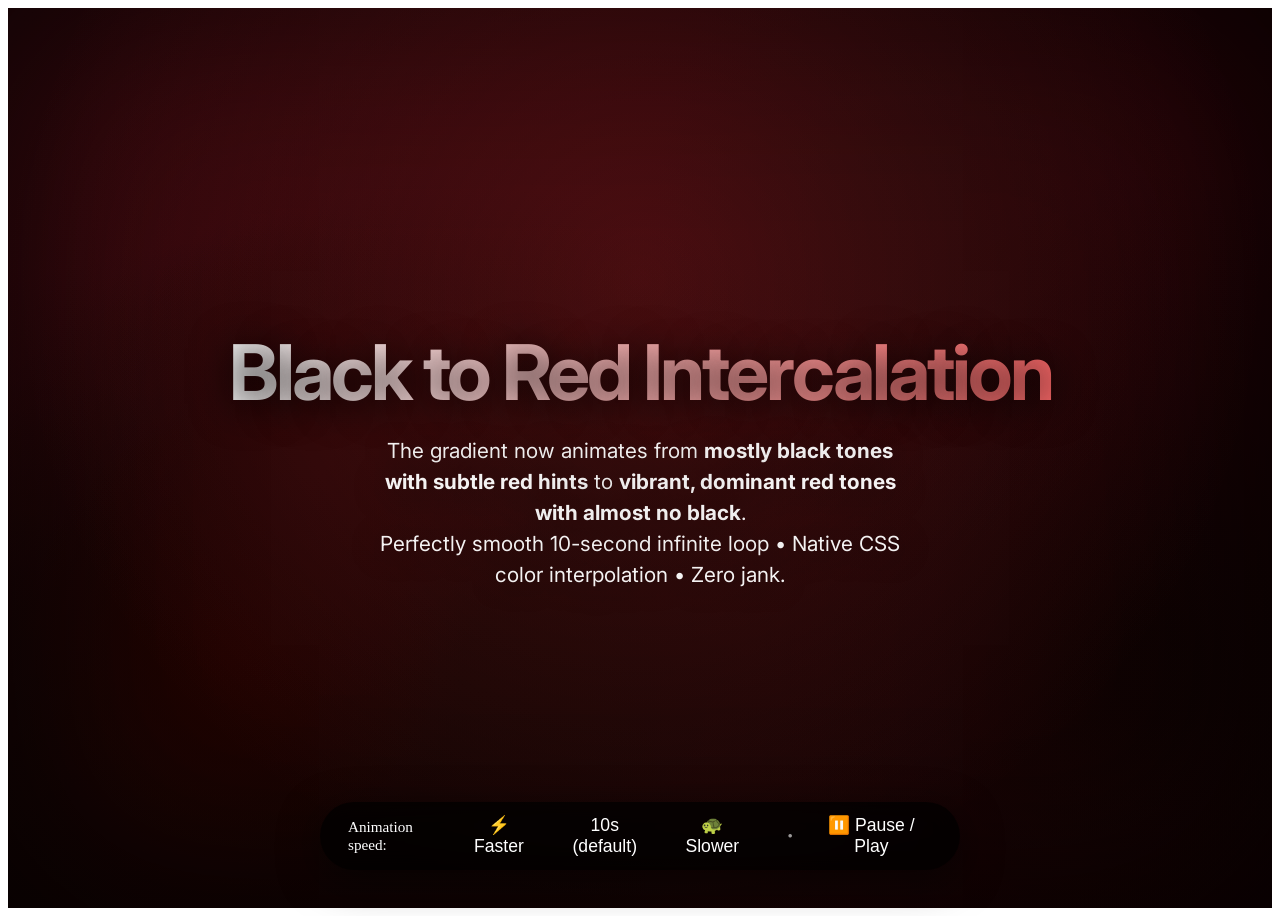
==== test.html @ 333ad884 "1st Up" ====
<!DOCTYPE html>
<html lang="en">
<head>
    <meta charset="UTF-8">
    <meta name="viewport" content="width=device-width, initial-scale=1.0">
    <title>World-Class CSS Gradient Animation • Black ↔ Red Intercalation</title>
    <style>
        @import url('https://fonts.googleapis.com/css2?family=Inter:wght@400;700&display=swap');

        /* 
           WORLD-CLASS SMOOTH COLOR INTERPOLATION
           Now modified exactly as requested:
           • 0%  = mostly BLACK tones with subtle RED undertones
           • 100% = dominant, vibrant RED tones with almost no black
           The multi-layer radials + linear gradient smoothly INTERCALATE between 
           deep shadowy blacks and fiery reds. Perfectly interpolated via @property.
        */

        :root {
            /* Starting palette (mostly black tones with red hints) */
            --g1: #220506FF;
            --g2: #200301FF;
            --g3: #150504FF;
            --g4: #160202FF;
            --g5: #130303FF;
            --g6: #1B0505FF;
            --g7: #1B0707FF;
            --g8: #1B07079C;
            --g9: #0D0202F5;
            --g10: #220307F5;
            --g11: #3A0A0FFF;
            --g12: #220103FF;
        }

        /* Register custom properties for native, buttery-smooth color interpolation */
        @property --g1 { syntax: "<color>"; inherits: true; initial-value: #220506FF; }
        @property --g2 { syntax: "<color>"; inherits: true; initial-value: #200301FF; }
        @property --g3 { syntax: "<color>"; inherits: true; initial-value: #150504FF; }
        @property --g4 { syntax: "<color>"; inherits: true; initial-value: #160202FF; }
        @property --g5 { syntax: "<color>"; inherits: true; initial-value: #130303FF; }
        @property --g6 { syntax: "<color>"; inherits: true; initial-value: #1B0505FF; }
        @property --g7 { syntax: "<color>"; inherits: true; initial-value: #1B0707FF; }
        @property --g8 { syntax: "<color>"; inherits: true; initial-value: #1B07079C; }
        @property --g9 { syntax: "<color>"; inherits: true; initial-value: #0D0202F5; }
        @property --g10 { syntax: "<color>"; inherits: true; initial-value: #220307F5; }
        @property --g11 { syntax: "<color>"; inherits: true; initial-value: #3A0A0FFF; }
        @property --g12 { syntax: "<color>"; inherits: true; initial-value: #220103FF; }

        .animated-gradient {
            background-image: 
                radial-gradient(18% 28% at 24% 50%, var(--g1) 7%, #073AFF00 100%),
                radial-gradient(18% 28% at 18% 71%, var(--g2) 6%, #073AFF00 100%),
                radial-gradient(70% 53% at 36% 76%, var(--g3) 0%, #073AFF00 100%),
                radial-gradient(42% 53% at 15% 94%, var(--g4) 7%, #073AFF00 100%),
                radial-gradient(42% 53% at 34% 72%, var(--g5) 7%, #073AFF00 100%),
                radial-gradient(18% 28% at 35% 87%, var(--g6) 7%, #073AFF00 100%),
                radial-gradient(31% 43% at 7% 98%, var(--g7) 24%, #073AFF00 100%),
                radial-gradient(21% 37% at 72% 23%, var(--g8) 24%, #073AFF00 100%),
                radial-gradient(35% 56% at 91% 74%, var(--g9) 9%, #073AFF00 100%),
                radial-gradient(74% 86% at 67% 38%, var(--g10) 24%, #073AFF00 100%),
                linear-gradient(125deg, var(--g11) 1%, var(--g12) 100%);

            /* The magic animation – infinite back-and-forth intercalation */
            animation: blackToRedIntercalation 10s cubic-bezier(0.45, 0.05, 0.55, 0.95) infinite alternate;

            width: 100%;
            min-height: 100vh;
            display: flex;
            align-items: center;
            justify-content: center;
            position: relative;
            overflow: hidden;
            box-shadow: inset 0 0 220px rgba(0, 0, 0, 0.85);
        }

        /* Subtle inner glow that pulses with the color shift */
        .animated-gradient::before {
            content: '';
            position: absolute;
            inset: 0;
            background: radial-gradient(circle at 50% 30%, rgba(255, 60, 60, 0.18) 0%, transparent 70%);
            pointer-events: none;
            animation: subtleRedPulse 5s ease-in-out infinite alternate;
            z-index: 1;
        }

        @keyframes blackToRedIntercalation {
            0% {
                /* Mostly BLACK tones with subtle RED undertones */
                --g1: #220506FF;
                --g2: #200301FF;
                --g3: #150504FF;
                --g4: #160202FF;
                --g5: #130303FF;
                --g6: #1B0505FF;
                --g7: #1B0707FF;
                --g8: #1B07079C;
                --g9: #0D0202F5;
                --g10: #220307F5;
                --g11: #3A0A0FFF;
                --g12: #220103FF;
            }
            100% {
                /* Dominant, vibrant RED tones with almost no black */
                --g1: #FF2C3DFF;
                --g2: #FF1C2AFF;
                --g3: #E82A2EFF;
                --g4: #F22A2EFF;
                --g5: #D82A2EFF;
                --g6: #FF3A3EFF;
                --g7: #FF3F3FFF;
                --g8: #FF3A3A9C;
                --g9: #C82A2AF5;
                --g10: #FF2A3CF5;
                --g11: #FF9A6FFF;
                --g12: #FF1C2EFF;
            }
        }

        @keyframes subtleRedPulse {
            0% { opacity: 0.4; }
            100% { opacity: 0.95; }
        }

        /* Demo content */
        .content {
            position: relative;
            z-index: 2;
            text-align: center;
            color: white;
            text-shadow: 0 4px 40px rgba(0, 0, 0, 0.9);
            font-family: 'Inter', system_ui, sans-serif;
        }

        .content h1 {
            font-size: clamp(2.8rem, 6vw, 5.5rem);
            font-weight: 700;
            letter-spacing: -3px;
            margin: 0 0 1rem;
            background: linear-gradient(90deg, #fff, #ff6a6a);
            -webkit-background-clip: text;
            -webkit-text-fill-color: transparent;
        }

        .content p {
            font-size: 1.3rem;
            opacity: 0.95;
            max-width: 520px;
            margin: 0 auto;
            line-height: 1.5;
        }

        /* Demo controls */
        .demo-controls {
            position: fixed;
            bottom: 30px;
            left: 50%;
            transform: translateX(-50%);
            background: rgba(0, 0, 0, 0.75);
            padding: 12px 28px;
            border-radius: 9999px;
            display: flex;
            gap: 18px;
            align-items: center;
            z-index: 10;
            color: white;
            font-size: 0.95rem;
            box-shadow: 0 12px 40px rgba(0, 0, 0, 0.5);
            backdrop-filter: blur(12px);
        }
    </style>
</head>
<body>

    <div class="animated-gradient">
        <div class="content">
            <h1>Black to Red Intercalation</h1>
            <p>The gradient now animates from <strong>mostly black tones with subtle red hints</strong> to <strong>vibrant, dominant red tones with almost no black</strong>.<br>Perfectly smooth 10-second infinite loop • Native CSS color interpolation • Zero jank.</p>
        </div>
    </div>

    <!-- Demo controls -->
    <div class="demo-controls">
        <span>Animation speed:</span>
        <button onclick="document.querySelector('.animated-gradient').style.animationDuration = '6s'" style="background:none;border:none;color:white;cursor:pointer;font-size:1.1rem;">⚡ Faster</button>
        <button onclick="document.querySelector('.animated-gradient').style.animationDuration = '10s'" style="background:none;border:none;color:white;cursor:pointer;font-size:1.1rem;">10s (default)</button>
        <button onclick="document.querySelector('.animated-gradient').style.animationDuration = '18s'" style="background:none;border:none;color:white;cursor:pointer;font-size:1.1rem;">🐢 Slower</button>
        <span style="margin-left:16px;opacity:0.6">•</span>
        <button onclick="const el = document.querySelector('.animated-gradient'); el.style.animationPlayState = el.style.animationPlayState === 'paused' ? 'running' : 'paused'" style="background:none;border:none;color:white;cursor:pointer;font-size:1.1rem;">⏸️ Pause / Play</button>
    </div>

</body>
</html>
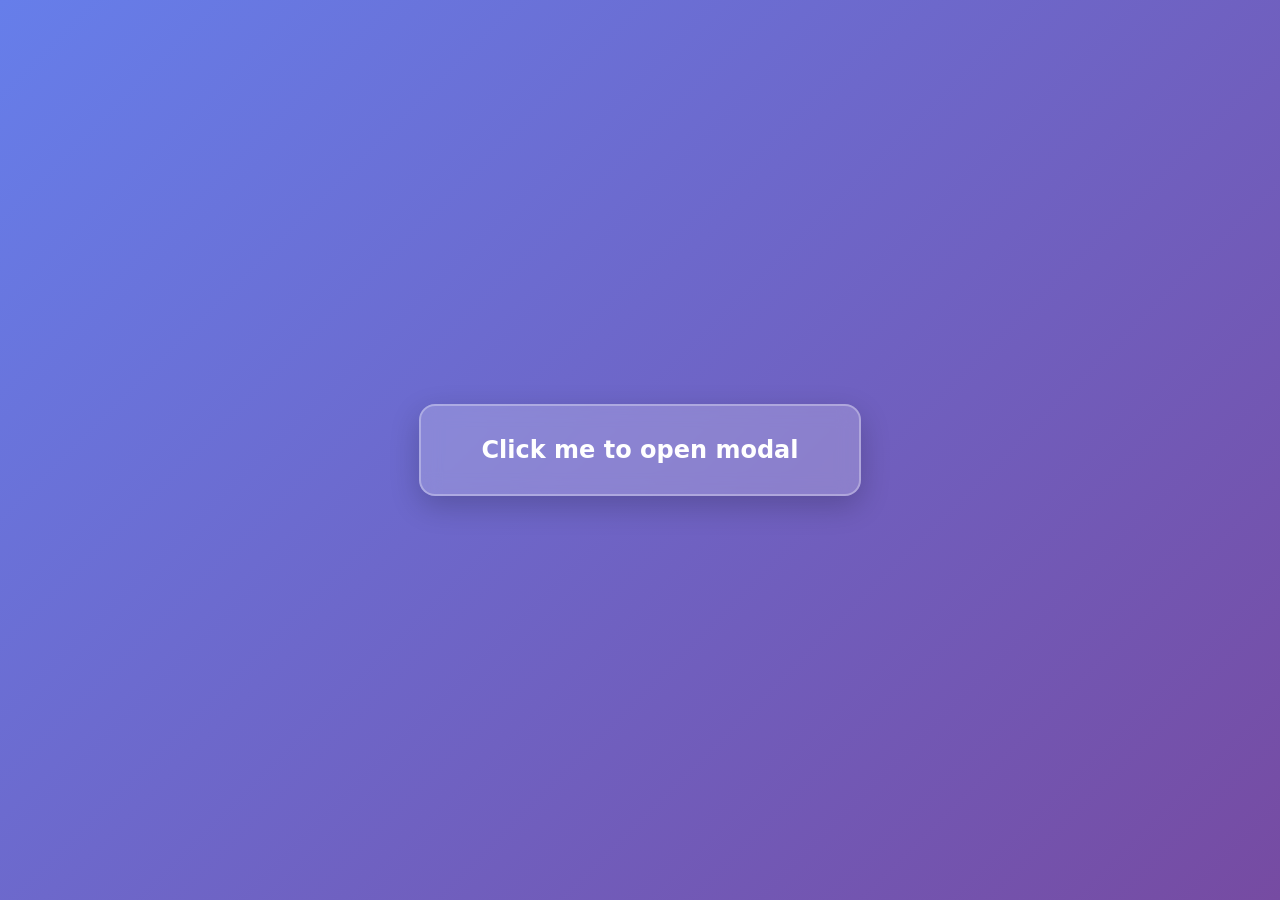
==== commit 72e21375: "froker_3" ====
--- a/test.html
+++ b/test.html
@@ -3,191 +3,210 @@
 <head>
     <meta charset="UTF-8">
     <meta name="viewport" content="width=device-width, initial-scale=1.0">
-    <title>World-Class CSS Gradient Animation • Black ↔ Red Intercalation</title>
+    <title>Simple Modal</title>
     <style>
-        @import url('https://fonts.googleapis.com/css2?family=Inter:wght@400;700&display=swap');
-
-        /* 
-           WORLD-CLASS SMOOTH COLOR INTERPOLATION
-           Now modified exactly as requested:
-           • 0%  = mostly BLACK tones with subtle RED undertones
-           • 100% = dominant, vibrant RED tones with almost no black
-           The multi-layer radials + linear gradient smoothly INTERCALATE between 
-           deep shadowy blacks and fiery reds. Perfectly interpolated via @property.
-        */
-
-        :root {
-            /* Starting palette (mostly black tones with red hints) */
-            --g1: #220506FF;
-            --g2: #200301FF;
-            --g3: #150504FF;
-            --g4: #160202FF;
-            --g5: #130303FF;
-            --g6: #1B0505FF;
-            --g7: #1B0707FF;
-            --g8: #1B07079C;
-            --g9: #0D0202F5;
-            --g10: #220307F5;
-            --g11: #3A0A0FFF;
-            --g12: #220103FF;
-        }
-
-        /* Register custom properties for native, buttery-smooth color interpolation */
-        @property --g1 { syntax: "<color>"; inherits: true; initial-value: #220506FF; }
-        @property --g2 { syntax: "<color>"; inherits: true; initial-value: #200301FF; }
-        @property --g3 { syntax: "<color>"; inherits: true; initial-value: #150504FF; }
-        @property --g4 { syntax: "<color>"; inherits: true; initial-value: #160202FF; }
-        @property --g5 { syntax: "<color>"; inherits: true; initial-value: #130303FF; }
-        @property --g6 { syntax: "<color>"; inherits: true; initial-value: #1B0505FF; }
-        @property --g7 { syntax: "<color>"; inherits: true; initial-value: #1B0707FF; }
-        @property --g8 { syntax: "<color>"; inherits: true; initial-value: #1B07079C; }
-        @property --g9 { syntax: "<color>"; inherits: true; initial-value: #0D0202F5; }
-        @property --g10 { syntax: "<color>"; inherits: true; initial-value: #220307F5; }
-        @property --g11 { syntax: "<color>"; inherits: true; initial-value: #3A0A0FFF; }
-        @property --g12 { syntax: "<color>"; inherits: true; initial-value: #220103FF; }
-
-        .animated-gradient {
-            background-image: 
-                radial-gradient(18% 28% at 24% 50%, var(--g1) 7%, #073AFF00 100%),
-                radial-gradient(18% 28% at 18% 71%, var(--g2) 6%, #073AFF00 100%),
-                radial-gradient(70% 53% at 36% 76%, var(--g3) 0%, #073AFF00 100%),
-                radial-gradient(42% 53% at 15% 94%, var(--g4) 7%, #073AFF00 100%),
-                radial-gradient(42% 53% at 34% 72%, var(--g5) 7%, #073AFF00 100%),
-                radial-gradient(18% 28% at 35% 87%, var(--g6) 7%, #073AFF00 100%),
-                radial-gradient(31% 43% at 7% 98%, var(--g7) 24%, #073AFF00 100%),
-                radial-gradient(21% 37% at 72% 23%, var(--g8) 24%, #073AFF00 100%),
-                radial-gradient(35% 56% at 91% 74%, var(--g9) 9%, #073AFF00 100%),
-                radial-gradient(74% 86% at 67% 38%, var(--g10) 24%, #073AFF00 100%),
-                linear-gradient(125deg, var(--g11) 1%, var(--g12) 100%);
-
-            /* The magic animation – infinite back-and-forth intercalation */
-            animation: blackToRedIntercalation 10s cubic-bezier(0.45, 0.05, 0.55, 0.95) infinite alternate;
-
-            width: 100%;
-            min-height: 100vh;
+        /* Reset & basic page styling */
+        * {
+            margin: 0;
+            padding: 0;
+            box-sizing: border-box;
+        }
+        
+        body {
+            font-family: system-ui, -apple-system, sans-serif;
             display: flex;
             align-items: center;
             justify-content: center;
+            min-height: 100vh;
+            background: linear-gradient(135deg, #667eea, #764ba2);
+            color: white;
+        }
+
+        /* Clickable trigger div */
+        #trigger {
+            background: rgba(255, 255, 255, 0.2);
+            backdrop-filter: blur(10px);
+            padding: 30px 60px;
+            border-radius: 16px;
+            font-size: 1.5rem;
+            font-weight: 600;
+            text-align: center;
+            cursor: pointer;
+            box-shadow: 0 10px 30px rgba(0, 0, 0, 0.2);
+            transition: all 0.3s ease;
+            border: 2px solid rgba(255, 255, 255, 0.3);
+        }
+
+        #trigger:hover {
+            transform: scale(1.05);
+            background: rgba(255, 255, 255, 0.3);
+        }
+
+        /* Modal overlay (semi-transparent background) */
+        #modal {
+            display: none;
+            position: fixed;
+            top: 0;
+            left: 0;
+            width: 100%;
+            height: 100%;
+            background-color: rgba(0, 0, 0, 0.6);
+            z-index: 1000;
+            align-items: center;
+            justify-content: center;
+            animation: fadeIn 0.2s ease;
+        }
+
+        /* Modal content - a little transparent + vertically scrollable */
+        .modal-content {
+            background-color: rgba(255, 255, 255, 0.5);
+            width: 90%;
+            max-width: 600px;
+            max-height: 85vh;
+            border-radius: 16px;
+            box-shadow: 0 20px 60px rgba(0, 0, 0, 0.3);
             position: relative;
             overflow: hidden;
-            box-shadow: inset 0 0 220px rgba(0, 0, 0, 0.85);
-        }
-
-        /* Subtle inner glow that pulses with the color shift */
-        .animated-gradient::before {
-            content: '';
+            animation: popIn 0.3s ease;
+        }
+
+        /* Scrollable area */
+        .modal-body {
+            padding: 70px 30px 30px;
+            max-height: 85vh;
+            overflow-y: auto;
+            scrollbar-width: thin;
+            scrollbar-color: #888 #f1f1f1;
+        }
+
+        .modal-body::-webkit-scrollbar {
+            width: 8px;
+        }
+        
+        .modal-body::-webkit-scrollbar-thumb {
+            background: #888;
+            border-radius: 20px;
+        }
+
+        /* Fixed close button at top right */
+        .close-btn {
             position: absolute;
-            inset: 0;
-            background: radial-gradient(circle at 50% 30%, rgba(255, 60, 60, 0.18) 0%, transparent 70%);
-            pointer-events: none;
-            animation: subtleRedPulse 5s ease-in-out infinite alternate;
-            z-index: 1;
-        }
-
-        @keyframes blackToRedIntercalation {
-            0% {
-                /* Mostly BLACK tones with subtle RED undertones */
-                --g1: #220506FF;
-                --g2: #200301FF;
-                --g3: #150504FF;
-                --g4: #160202FF;
-                --g5: #130303FF;
-                --g6: #1B0505FF;
-                --g7: #1B0707FF;
-                --g8: #1B07079C;
-                --g9: #0D0202F5;
-                --g10: #220307F5;
-                --g11: #3A0A0FFF;
-                --g12: #220103FF;
-            }
-            100% {
-                /* Dominant, vibrant RED tones with almost no black */
-                --g1: #FF2C3DFF;
-                --g2: #FF1C2AFF;
-                --g3: #E82A2EFF;
-                --g4: #F22A2EFF;
-                --g5: #D82A2EFF;
-                --g6: #FF3A3EFF;
-                --g7: #FF3F3FFF;
-                --g8: #FF3A3A9C;
-                --g9: #C82A2AF5;
-                --g10: #FF2A3CF5;
-                --g11: #FF9A6FFF;
-                --g12: #FF1C2EFF;
-            }
-        }
-
-        @keyframes subtleRedPulse {
-            0% { opacity: 0.4; }
-            100% { opacity: 0.95; }
-        }
-
-        /* Demo content */
-        .content {
-            position: relative;
-            z-index: 2;
-            text-align: center;
-            color: white;
-            text-shadow: 0 4px 40px rgba(0, 0, 0, 0.9);
-            font-family: 'Inter', system_ui, sans-serif;
-        }
-
-        .content h1 {
-            font-size: clamp(2.8rem, 6vw, 5.5rem);
+            top: 15px;
+            right: 20px;
+            background: none;
+            border: none;
+            font-size: 28px;
             font-weight: 700;
-            letter-spacing: -3px;
-            margin: 0 0 1rem;
-            background: linear-gradient(90deg, #fff, #ff6a6a);
-            -webkit-background-clip: text;
-            -webkit-text-fill-color: transparent;
-        }
-
-        .content p {
-            font-size: 1.3rem;
-            opacity: 0.95;
-            max-width: 520px;
-            margin: 0 auto;
-            line-height: 1.5;
-        }
-
-        /* Demo controls */
-        .demo-controls {
-            position: fixed;
-            bottom: 30px;
-            left: 50%;
-            transform: translateX(-50%);
-            background: rgba(0, 0, 0, 0.75);
-            padding: 12px 28px;
-            border-radius: 9999px;
+            color: #333;
+            cursor: pointer;
+            width: 40px;
+            height: 40px;
             display: flex;
-            gap: 18px;
             align-items: center;
+            justify-content: center;
+            border-radius: 50%;
+            transition: all 0.2s ease;
             z-index: 10;
-            color: white;
-            font-size: 0.95rem;
-            box-shadow: 0 12px 40px rgba(0, 0, 0, 0.5);
-            backdrop-filter: blur(12px);
+        }
+
+        .close-btn:hover {
+            background-color: rgba(0, 0, 0, 0.1);
+            color: #e74c3c;
+        }
+
+        /* Content inside modal */
+        .modal-body h2 {
+            margin-bottom: 20px;
+            color: #222;
+            font-size: 1.8rem;
+        }
+
+        .modal-body p {
+            margin-bottom: 18px;
+            line-height: 1.6;
+            color: #333;
+            font-size: 1.1rem;
+        }
+
+        /* Animations */
+        @keyframes fadeIn {
+            from { opacity: 0; }
+            to { opacity: 1; }
+        }
+        
+        @keyframes popIn {
+            0% { transform: scale(0.95); opacity: 0; }
+            100% { transform: scale(1); opacity: 1; }
         }
     </style>
 </head>
 <body>
 
-    <div class="animated-gradient">
-        <div class="content">
-            <h1>Black to Red Intercalation</h1>
-            <p>The gradient now animates from <strong>mostly black tones with subtle red hints</strong> to <strong>vibrant, dominant red tones with almost no black</strong>.<br>Perfectly smooth 10-second infinite loop • Native CSS color interpolation • Zero jank.</p>
+    <!-- The clickable div -->
+    <div id="trigger">
+        Click me to open modal
+    </div>
+
+    <!-- The modal -->
+    <div id="modal">
+        <div class="modal-content">
+            
+            <!-- Fixed close button at top right -->
+            <button class="close-btn" id="close-btn">✕</button>
+            
+            <!-- Scrollable content -->
+            <div class="modal-body">
+                <h2>📋 Vertically Scrollable Modal</h2>
+                <p>This is a super simple modal. The entire modal content area is vertically scrollable.</p>
+                <p>Scroll down to see more content. The modal background is slightly transparent (92% opacity white) so you can still see a hint of what's behind it.</p>
+                
+                <p>Lorem ipsum dolor sit amet, consectetur adipiscing elit. Sed do eiusmod tempor incididunt ut labore et dolore magna aliqua.</p>
+                <p>Ut enim ad minim veniam, quis nostrud exercitation ullamco laboris nisi ut aliquip ex ea commodo consequat.</p>
+                <p>Duis aute irure dolor in reprehenderit in voluptate velit esse cillum dolore eu fugiat nulla pariatur.</p>
+                <p>Excepteur sint occaecat cupidatat non proident, sunt in culpa qui officia deserunt mollit anim id est laborum.</p>
+                
+                <p>More content to make it scroll...</p>
+                <p>Sed ut perspiciatis unde omnis iste natus error sit voluptatem accusantium doloremque laudantium.</p>
+                <p>Totam rem aperiam, eaque ipsa quae ab illo inventore veritatis et quasi architecto beatae vitae dicta sunt explicabo.</p>
+                <p>Nemo enim ipsam voluptatem quia voluptas sit aspernatur aut odit aut fugit.</p>
+                <p>Neque porro quisquam est, qui dolorem ipsum quia dolor sit amet, consectetur, adipisci velit.</p>
+                
+                <p>Keep scrolling... this modal will keep going until you close it! 🎉</p>
+                <p>End of content. Thanks for checking out this simple demo.</p>
+            </div>
         </div>
     </div>
 
-    <!-- Demo controls -->
-    <div class="demo-controls">
-        <span>Animation speed:</span>
-        <button onclick="document.querySelector('.animated-gradient').style.animationDuration = '6s'" style="background:none;border:none;color:white;cursor:pointer;font-size:1.1rem;">⚡ Faster</button>
-        <button onclick="document.querySelector('.animated-gradient').style.animationDuration = '10s'" style="background:none;border:none;color:white;cursor:pointer;font-size:1.1rem;">10s (default)</button>
-        <button onclick="document.querySelector('.animated-gradient').style.animationDuration = '18s'" style="background:none;border:none;color:white;cursor:pointer;font-size:1.1rem;">🐢 Slower</button>
-        <span style="margin-left:16px;opacity:0.6">•</span>
-        <button onclick="const el = document.querySelector('.animated-gradient'); el.style.animationPlayState = el.style.animationPlayState === 'paused' ? 'running' : 'paused'" style="background:none;border:none;color:white;cursor:pointer;font-size:1.1rem;">⏸️ Pause / Play</button>
-    </div>
+    <script>
+        // Get elements
+        const trigger = document.getElementById('trigger');
+        const modal = document.getElementById('modal');
+        const closeBtn = document.getElementById('close-btn');
+
+        // Open modal when clicking the div
+        trigger.addEventListener('click', () => {
+            modal.style.display = 'flex';
+        });
+
+        // Close modal when clicking the close button
+        closeBtn.addEventListener('click', () => {
+            modal.style.display = 'none';
+        });
+
+        // Bonus: Close modal when clicking outside the content area
+        modal.addEventListener('click', (e) => {
+            if (e.target === modal) {
+                modal.style.display = 'none';
+            }
+        });
+
+        // Keyboard support: press ESC to close
+        document.addEventListener('keydown', (e) => {
+            if (e.key === 'Escape' && modal.style.display === 'flex') {
+                modal.style.display = 'none';
+            }
+        });
+    </script>
 
 </body>
 </html>
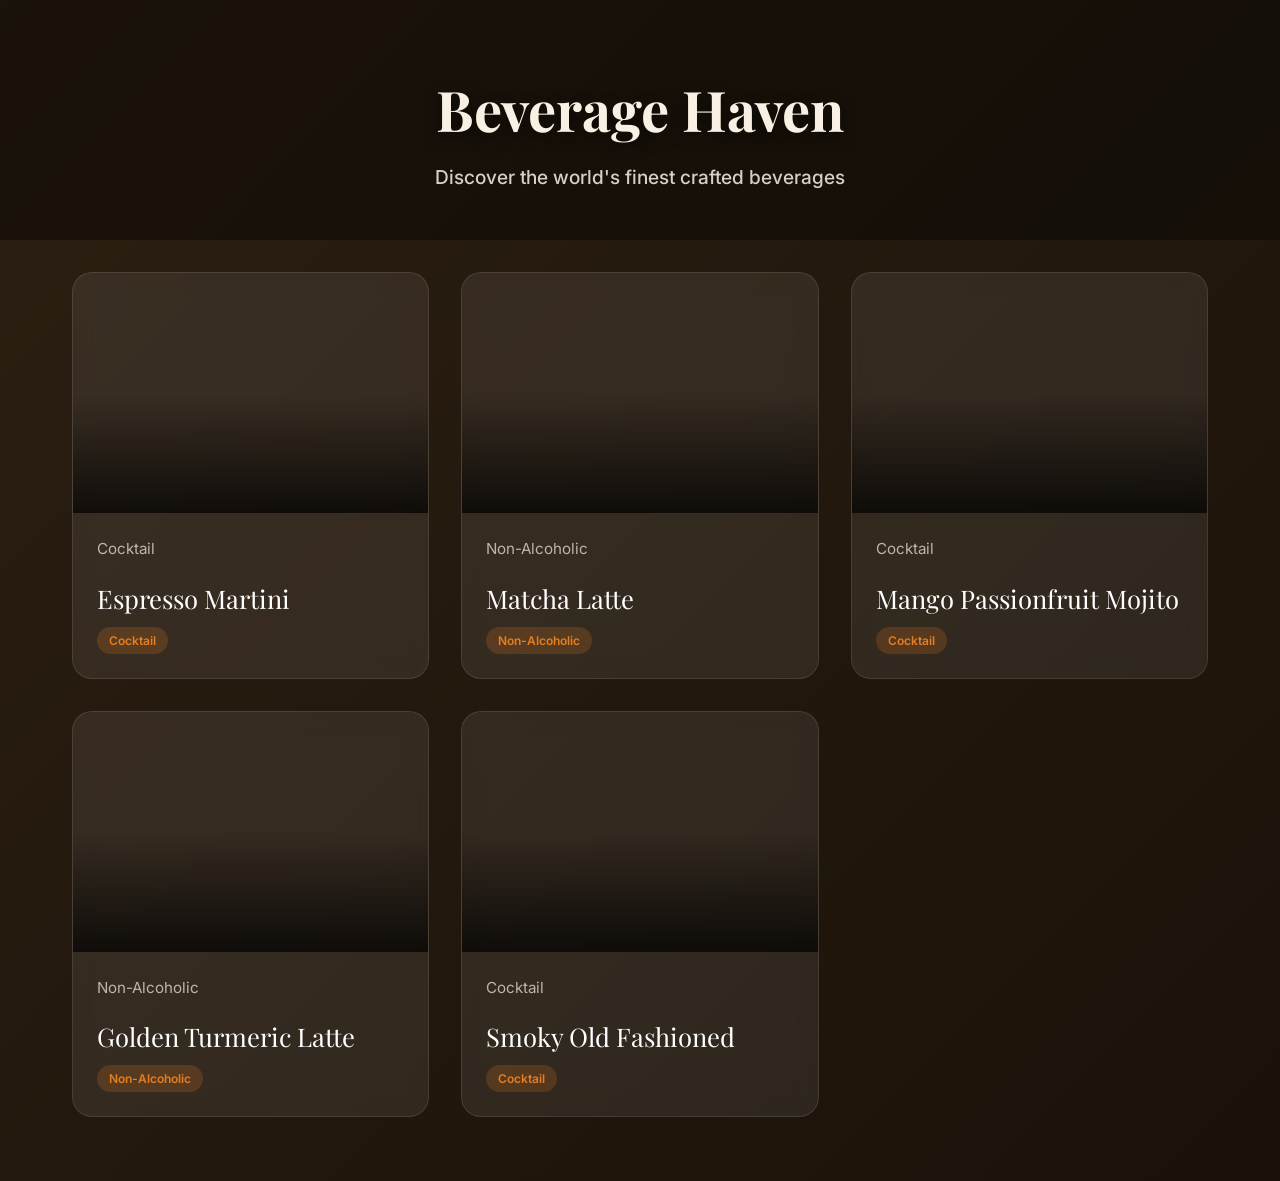
==== commit f97f62b5: "sakamura_pro_5.9" ====
--- a/test.html
+++ b/test.html
@@ -3,210 +3,527 @@
 <head>
     <meta charset="UTF-8">
     <meta name="viewport" content="width=device-width, initial-scale=1.0">
-    <title>Simple Modal</title>
+    <title>Beverage Haven • Premium Drinks</title>
     <style>
-        /* Reset & basic page styling */
+        @import url('https://fonts.googleapis.com/css2?family=Playfair+Display:wght@700&family=Inter:wght@400;500;600&display=swap');
+
+        :root {
+            --primary: #4a2c0b;
+            --accent: #e67e22;
+            --light: #f8f1e3;
+            --dark: #2c1f12;
+        }
+
         * {
             margin: 0;
             padding: 0;
             box-sizing: border-box;
         }
-        
+
         body {
-            font-family: system-ui, -apple-system, sans-serif;
+            font-family: 'Inter', system-ui, sans-serif;
+            background: linear-gradient(135deg, #2c1f12 0%, #1a1209 100%);
+            color: #f8f1e3;
+            line-height: 1.6;
+            min-height: 100vh;
+            overflow-x: hidden;
+        }
+
+        header {
+            text-align: center;
+            padding: 4rem 2rem 3rem;
+            background: rgba(0, 0, 0, 0.4);
+        }
+
+        h1 {
+            font-family: 'Playfair Display', serif;
+            font-size: 3.5rem;
+            margin-bottom: 0.5rem;
+            color: #f8f1e3;
+            text-shadow: 0 4px 15px rgba(0, 0, 0, 0.6);
+        }
+
+        .subtitle {
+            font-size: 1.2rem;
+            opacity: 0.85;
+            font-weight: 500;
+        }
+
+        .container {
+            max-width: 1200px;
+            margin: 0 auto;
+            padding: 0 2rem;
+        }
+
+        .beverages-grid {
+            display: grid;
+            grid-template-columns: repeat(auto-fit, minmax(280px, 1fr));
+            gap: 2rem;
+            padding: 2rem 0 4rem;
+        }
+
+        .beverage-card {
+            background: rgba(255, 255, 255, 0.08);
+            border-radius: 20px;
+            overflow: hidden;
+            transition: all 0.4s cubic-bezier(0.4, 0, 0.2, 1);
+            backdrop-filter: blur(10px);
+            border: 1px solid rgba(255, 255, 255, 0.1);
+            cursor: pointer;
+            position: relative;
+        }
+
+        .beverage-card:hover {
+            transform: translateY(-15px) scale(1.03);
+            box-shadow: 0 25px 50px -12px rgba(0, 0, 0, 0.6);
+            border-color: var(--accent);
+        }
+
+        .card-image {
+            height: 240px;
+            background-size: cover;
+            background-position: center;
+            position: relative;
+        }
+
+        .card-image::after {
+            content: '';
+            position: absolute;
+            inset: 0;
+            background: linear-gradient(to top, rgba(0,0,0,0.7), transparent 50%);
+        }
+
+        .card-content {
+            padding: 1.5rem;
+        }
+
+        .card-title {
+            font-family: 'Playfair Display', serif;
+            font-size: 1.6rem;
+            margin-bottom: 0.5rem;
+            color: #fff;
+        }
+
+        .card-subtitle {
+            font-size: 0.95rem;
+            opacity: 0.7;
+            margin-bottom: 1rem;
+        }
+
+        .tags {
             display: flex;
-            align-items: center;
-            justify-content: center;
-            min-height: 100vh;
-            background: linear-gradient(135deg, #667eea, #764ba2);
-            color: white;
-        }
-
-        /* Clickable trigger div */
-        #trigger {
-            background: rgba(255, 255, 255, 0.2);
-            backdrop-filter: blur(10px);
-            padding: 30px 60px;
-            border-radius: 16px;
-            font-size: 1.5rem;
+            gap: 0.5rem;
+            flex-wrap: wrap;
+        }
+
+        .tag {
+            background: rgba(230, 126, 34, 0.2);
+            color: #e67e22;
+            padding: 4px 12px;
+            border-radius: 20px;
+            font-size: 0.75rem;
             font-weight: 600;
-            text-align: center;
-            cursor: pointer;
-            box-shadow: 0 10px 30px rgba(0, 0, 0, 0.2);
-            transition: all 0.3s ease;
-            border: 2px solid rgba(255, 255, 255, 0.3);
-        }
-
-        #trigger:hover {
-            transform: scale(1.05);
-            background: rgba(255, 255, 255, 0.3);
-        }
-
-        /* Modal overlay (semi-transparent background) */
-        #modal {
+        }
+
+        /* Modal */
+        .modal {
             display: none;
             position: fixed;
             top: 0;
             left: 0;
             width: 100%;
             height: 100%;
-            background-color: rgba(0, 0, 0, 0.6);
+            background: rgba(0, 0, 0, 0.9);
+            backdrop-filter: blur(8px);
             z-index: 1000;
             align-items: center;
             justify-content: center;
-            animation: fadeIn 0.2s ease;
-        }
-
-        /* Modal content - a little transparent + vertically scrollable */
+            animation: fadeIn 0.3s ease;
+        }
+
         .modal-content {
-            background-color: rgba(255, 255, 255, 0.5);
+            background: #2c1f12;
+            max-width: 900px;
             width: 90%;
-            max-width: 600px;
-            max-height: 85vh;
-            border-radius: 16px;
-            box-shadow: 0 20px 60px rgba(0, 0, 0, 0.3);
+            border-radius: 24px;
+            overflow: hidden;
+            box-shadow: 0 30px 70px rgba(0, 0, 0, 0.7);
+            display: flex;
+            flex-direction: column;
+            max-height: 95vh;
+        }
+
+        .modal-header {
+            padding: 2rem 2.5rem 1.5rem;
+            background: linear-gradient(to right, #3a2a18, #4a2c0b);
             position: relative;
-            overflow: hidden;
-            animation: popIn 0.3s ease;
-        }
-
-        /* Scrollable area */
-        .modal-body {
-            padding: 70px 30px 30px;
-            max-height: 85vh;
-            overflow-y: auto;
-            scrollbar-width: thin;
-            scrollbar-color: #888 #f1f1f1;
-        }
-
-        .modal-body::-webkit-scrollbar {
-            width: 8px;
-        }
-        
-        .modal-body::-webkit-scrollbar-thumb {
-            background: #888;
-            border-radius: 20px;
-        }
-
-        /* Fixed close button at top right */
+        }
+
+        .modal-header h2 {
+            font-family: 'Playfair Display', serif;
+            font-size: 2.8rem;
+            color: #fff;
+        }
+
         .close-btn {
             position: absolute;
-            top: 15px;
-            right: 20px;
-            background: none;
+            top: 1.5rem;
+            right: 1.5rem;
+            background: rgba(255,255,255,0.15);
             border: none;
-            font-size: 28px;
-            font-weight: 700;
-            color: #333;
+            width: 50px;
+            height: 50px;
+            border-radius: 50%;
+            color: white;
+            font-size: 1.8rem;
             cursor: pointer;
-            width: 40px;
-            height: 40px;
             display: flex;
             align-items: center;
             justify-content: center;
-            border-radius: 50%;
-            transition: all 0.2s ease;
-            z-index: 10;
+            transition: all 0.3s ease;
         }
 
         .close-btn:hover {
-            background-color: rgba(0, 0, 0, 0.1);
-            color: #e74c3c;
-        }
-
-        /* Content inside modal */
-        .modal-body h2 {
-            margin-bottom: 20px;
-            color: #222;
-            font-size: 1.8rem;
-        }
-
-        .modal-body p {
-            margin-bottom: 18px;
-            line-height: 1.6;
-            color: #333;
+            background: #e67e22;
+            transform: rotate(90deg);
+        }
+
+        .modal-body {
+            display: flex;
+            flex-direction: column;
+            padding: 2rem 2.5rem;
+            gap: 2rem;
+            overflow-y: auto;
+        }
+
+        .modal-image {
+            width: 100%;
+            height: 320px;
+            border-radius: 16px;
+            object-fit: cover;
+            box-shadow: 0 10px 30px rgba(0, 0, 0, 0.5);
+        }
+
+        .modal-info {
+            display: grid;
+            grid-template-columns: 1fr 1fr;
+            gap: 2rem;
+        }
+
+        .ingredients {
+            background: rgba(255,255,255,0.05);
+            padding: 1.5rem;
+            border-radius: 16px;
+        }
+
+        .ingredients h3, .description h3 {
+            color: #e67e22;
+            margin-bottom: 1rem;
+            font-size: 1.3rem;
+        }
+
+        .ingredients ul {
+            list-style: none;
+        }
+
+        .ingredients li {
+            padding: 0.6rem 0;
+            border-bottom: 1px solid rgba(255,255,255,0.1);
+            display: flex;
+            align-items: center;
+            gap: 10px;
+        }
+
+        .ingredients li:before {
+            content: '•';
+            color: #e67e22;
+            font-size: 1.4rem;
+        }
+
+        .description {
+            background: rgba(255,255,255,0.05);
+            padding: 1.5rem;
+            border-radius: 16px;
+        }
+
+        .modal-footer {
+            padding: 1.5rem 2.5rem;
+            background: rgba(0,0,0,0.4);
+            text-align: center;
+            border-top: 1px solid rgba(255,255,255,0.1);
+        }
+
+        .order-btn {
+            background: #e67e22;
+            color: white;
+            border: none;
+            padding: 14px 40px;
             font-size: 1.1rem;
-        }
-
-        /* Animations */
+            font-weight: 600;
+            border-radius: 50px;
+            cursor: pointer;
+            transition: all 0.3s ease;
+        }
+
+        .order-btn:hover {
+            background: #f39c12;
+            transform: translateY(-3px);
+            box-shadow: 0 10px 20px rgba(230, 126, 34, 0.4);
+        }
+
+        /* Responsive */
+        @media (max-width: 768px) {
+            .modal-info {
+                grid-template-columns: 1fr;
+            }
+            
+            h1 {
+                font-size: 2.8rem;
+            }
+        }
+
+        /* Animation */
         @keyframes fadeIn {
             from { opacity: 0; }
             to { opacity: 1; }
         }
-        
-        @keyframes popIn {
-            0% { transform: scale(0.95); opacity: 0; }
-            100% { transform: scale(1); opacity: 1; }
+
+        .modal-content {
+            animation: modalPop 0.4s cubic-bezier(0.34, 1.56, 0.64, 1);
+        }
+
+        @keyframes modalPop {
+            from {
+                opacity: 0;
+                transform: scale(0.7) translateY(50px);
+            }
+            to {
+                opacity: 1;
+                transform: scale(1) translateY(0);
+            }
         }
     </style>
 </head>
 <body>
-
-    <!-- The clickable div -->
-    <div id="trigger">
-        Click me to open modal
+    <header>
+        <div class="container">
+            <h1>Beverage Haven</h1>
+            <p class="subtitle">Discover the world's finest crafted beverages</p>
+        </div>
+    </header>
+
+    <div class="container">
+        <div class="beverages-grid" id="beveragesGrid">
+            <!-- Populated by JavaScript -->
+        </div>
     </div>
 
-    <!-- The modal -->
-    <div id="modal">
+    <!-- Modal -->
+    <div class="modal" id="beverageModal">
         <div class="modal-content">
+            <div class="modal-header">
+                <h2 id="modalTitle"></h2>
+                <button class="close-btn" id="closeModal">&times;</button>
+            </div>
             
-            <!-- Fixed close button at top right -->
-            <button class="close-btn" id="close-btn">✕</button>
+            <div class="modal-body">
+                <img id="modalImage" class="modal-image" src="" alt="">
+                
+                <div class="modal-info">
+                    <div class="ingredients">
+                        <h3>Ingredients</h3>
+                        <ul id="modalIngredients"></ul>
+                    </div>
+                    
+                    <div class="description">
+                        <h3>Description</h3>
+                        <p id="modalDescription"></p>
+                    </div>
+                </div>
+            </div>
             
-            <!-- Scrollable content -->
-            <div class="modal-body">
-                <h2>📋 Vertically Scrollable Modal</h2>
-                <p>This is a super simple modal. The entire modal content area is vertically scrollable.</p>
-                <p>Scroll down to see more content. The modal background is slightly transparent (92% opacity white) so you can still see a hint of what's behind it.</p>
-                
-                <p>Lorem ipsum dolor sit amet, consectetur adipiscing elit. Sed do eiusmod tempor incididunt ut labore et dolore magna aliqua.</p>
-                <p>Ut enim ad minim veniam, quis nostrud exercitation ullamco laboris nisi ut aliquip ex ea commodo consequat.</p>
-                <p>Duis aute irure dolor in reprehenderit in voluptate velit esse cillum dolore eu fugiat nulla pariatur.</p>
-                <p>Excepteur sint occaecat cupidatat non proident, sunt in culpa qui officia deserunt mollit anim id est laborum.</p>
-                
-                <p>More content to make it scroll...</p>
-                <p>Sed ut perspiciatis unde omnis iste natus error sit voluptatem accusantium doloremque laudantium.</p>
-                <p>Totam rem aperiam, eaque ipsa quae ab illo inventore veritatis et quasi architecto beatae vitae dicta sunt explicabo.</p>
-                <p>Nemo enim ipsam voluptatem quia voluptas sit aspernatur aut odit aut fugit.</p>
-                <p>Neque porro quisquam est, qui dolorem ipsum quia dolor sit amet, consectetur, adipisci velit.</p>
-                
-                <p>Keep scrolling... this modal will keep going until you close it! 🎉</p>
-                <p>End of content. Thanks for checking out this simple demo.</p>
+            <div class="modal-footer">
+                <button class="order-btn" id="orderBtn">Order Now • $8.99</button>
             </div>
         </div>
     </div>
 
     <script>
-        // Get elements
-        const trigger = document.getElementById('trigger');
-        const modal = document.getElementById('modal');
-        const closeBtn = document.getElementById('close-btn');
-
-        // Open modal when clicking the div
-        trigger.addEventListener('click', () => {
+        // Beverage Database - Best practice: centralized data structure
+        const beverages = [
+            {
+                id: 1,
+                name: "Espresso Martini",
+                category: "Cocktail",
+                image: "https://picsum.photos/id/1015/800/600",
+                ingredients: [
+                    "2 oz Vodka",
+                    "1 oz Fresh Espresso",
+                    "0.5 oz Coffee Liqueur",
+                    "0.5 oz Simple Syrup",
+                    "Coffee Beans (garnish)"
+                ],
+                description: "A sophisticated blend of rich espresso and smooth vodka, creating the perfect balance of bitter and sweet. This iconic cocktail delivers a bold caffeine kick with luxurious velvety texture."
+            },
+            {
+                id: 2,
+                name: "Matcha Latte",
+                category: "Non-Alcoholic",
+                image: "https://picsum.photos/id/201/800/600",
+                ingredients: [
+                    "2 tsp Ceremonial Matcha",
+                    "8 oz Steamed Milk",
+                    "1 oz Vanilla Syrup",
+                    "Hot Water (to bloom matcha)",
+                    "Cinnamon Dusting"
+                ],
+                description: "Vibrant Japanese green tea powder whisked to perfection and combined with creamy steamed milk. Earthy, slightly sweet, and packed with antioxidants."
+            },
+            {
+                id: 3,
+                name: "Mango Passionfruit Mojito",
+                category: "Cocktail",
+                image: "https://picsum.photos/id/292/800/600",
+                ingredients: [
+                    "2 oz White Rum",
+                    "Fresh Mango Puree",
+                    "Passionfruit Pulp",
+                    "Fresh Mint Leaves",
+                    "Lime Juice",
+                    "Soda Water"
+                ],
+                description: "Tropical paradise in a glass. Sweet mango and tart passionfruit mingle with refreshing mint and lime for a vibrant, thirst-quenching experience."
+            },
+            {
+                id: 4,
+                name: "Golden Turmeric Latte",
+                category: "Non-Alcoholic",
+                image: "https://picsum.photos/id/431/800/600",
+                ingredients: [
+                    "1 tsp Turmeric Powder",
+                    "8 oz Warm Oat Milk",
+                    "1/2 tsp Ground Ginger",
+                    "Pinch of Black Pepper",
+                    "1 tbsp Honey",
+                    "Cinnamon Stick"
+                ],
+                description: "A warm, soothing anti-inflammatory drink with earthy turmeric and aromatic spices. Perfect for relaxation and wellness."
+            },
+            {
+                id: 5,
+                name: "Smoky Old Fashioned",
+                category: "Cocktail",
+                image: "https://picsum.photos/id/106/800/600",
+                ingredients: [
+                    "2 oz Bourbon",
+                    "0.25 oz Maple Syrup",
+                    "2 dashes Angostura Bitters",
+                    "Orange Peel",
+                    "Smoked Ice Cube",
+                    "Luxardo Cherry"
+                ],
+                description: "A timeless classic with a modern smoky twist. Rich bourbon, subtle sweetness, and citrus notes create an elegant and complex sipping experience."
+            }
+        ];
+
+        // DOM Elements
+        const grid = document.getElementById('beveragesGrid');
+        const modal = document.getElementById('beverageModal');
+        const closeBtn = document.getElementById('closeModal');
+        const modalTitle = document.getElementById('modalTitle');
+        const modalImage = document.getElementById('modalImage');
+        const modalIngredients = document.getElementById('modalIngredients');
+        const modalDescription = document.getElementById('modalDescription');
+
+        // Render beverage cards
+        function renderBeverages() {
+            grid.innerHTML = '';
+
+            beverages.forEach(beverage => {
+                const card = document.createElement('div');
+                card.className = 'beverage-card';
+                card.innerHTML = `
+                    <div class="card-image" style="background-image: url('${beverage.image}')"></div>
+                    <div class="card-content">
+                        <div class="card-subtitle">${beverage.category}</div>
+                        <div class="card-title">${beverage.name}</div>
+                        <div class="tags">
+                            <span class="tag">${beverage.category}</span>
+                        </div>
+                    </div>
+                `;
+                
+                // Click handler for each card (best practice: event delegation possible but individual handlers are fine here)
+                card.addEventListener('click', () => showBeverageModal(beverage));
+                
+                grid.appendChild(card);
+            });
+        }
+
+        // Show modal with dynamic content
+        function showBeverageModal(beverage) {
+            modalTitle.textContent = beverage.name;
+            modalImage.src = beverage.image;
+            modalImage.alt = beverage.name;
+            modalDescription.textContent = beverage.description;
+
+            // Populate ingredients dynamically
+            modalIngredients.innerHTML = '';
+            beverage.ingredients.forEach(ingredient => {
+                const li = document.createElement('li');
+                li.textContent = ingredient;
+                modalIngredients.appendChild(li);
+            });
+
             modal.style.display = 'flex';
-        });
-
-        // Close modal when clicking the close button
-        closeBtn.addEventListener('click', () => {
+            
+            // Accessibility: trap focus and prevent background scroll
+            document.body.style.overflow = 'hidden';
+        }
+
+        // Close modal
+        function closeModal() {
             modal.style.display = 'none';
-        });
-
-        // Bonus: Close modal when clicking outside the content area
-        modal.addEventListener('click', (e) => {
-            if (e.target === modal) {
-                modal.style.display = 'none';
-            }
-        });
-
-        // Keyboard support: press ESC to close
-        document.addEventListener('keydown', (e) => {
-            if (e.key === 'Escape' && modal.style.display === 'flex') {
-                modal.style.display = 'none';
-            }
-        });
+            document.body.style.overflow = 'auto';
+        }
+
+        // Event Listeners
+        function setupEventListeners() {
+            closeBtn.addEventListener('click', closeModal);
+
+            // Close modal when clicking outside content
+            modal.addEventListener('click', (e) => {
+                if (e.target === modal) {
+                    closeModal();
+                }
+            });
+
+            // Keyboard support (ESC key)
+            document.addEventListener('keydown', (e) => {
+                if (e.key === 'Escape' && modal.style.display === 'flex') {
+                    closeModal();
+                }
+            });
+
+            // Fake order button action
+            document.getElementById('orderBtn').addEventListener('click', () => {
+                const title = modalTitle.textContent;
+                alert(`✅ Order placed for ${title}!\n\nThank you for choosing Beverage Haven. Your drink will be ready shortly.`);
+                closeModal();
+            });
+        }
+
+        // Initialize the application
+        function init() {
+            renderBeverages();
+            setupEventListeners();
+            
+            // Optional: Add some micro-interactions
+            console.log('%c🍹 Beverage Haven initialized successfully!', 'color: #e67e22; font-weight: bold;');
+        }
+
+        // Run initialization when DOM is fully loaded
+        window.addEventListener('load', init);
     </script>
-
 </body>
 </html>
